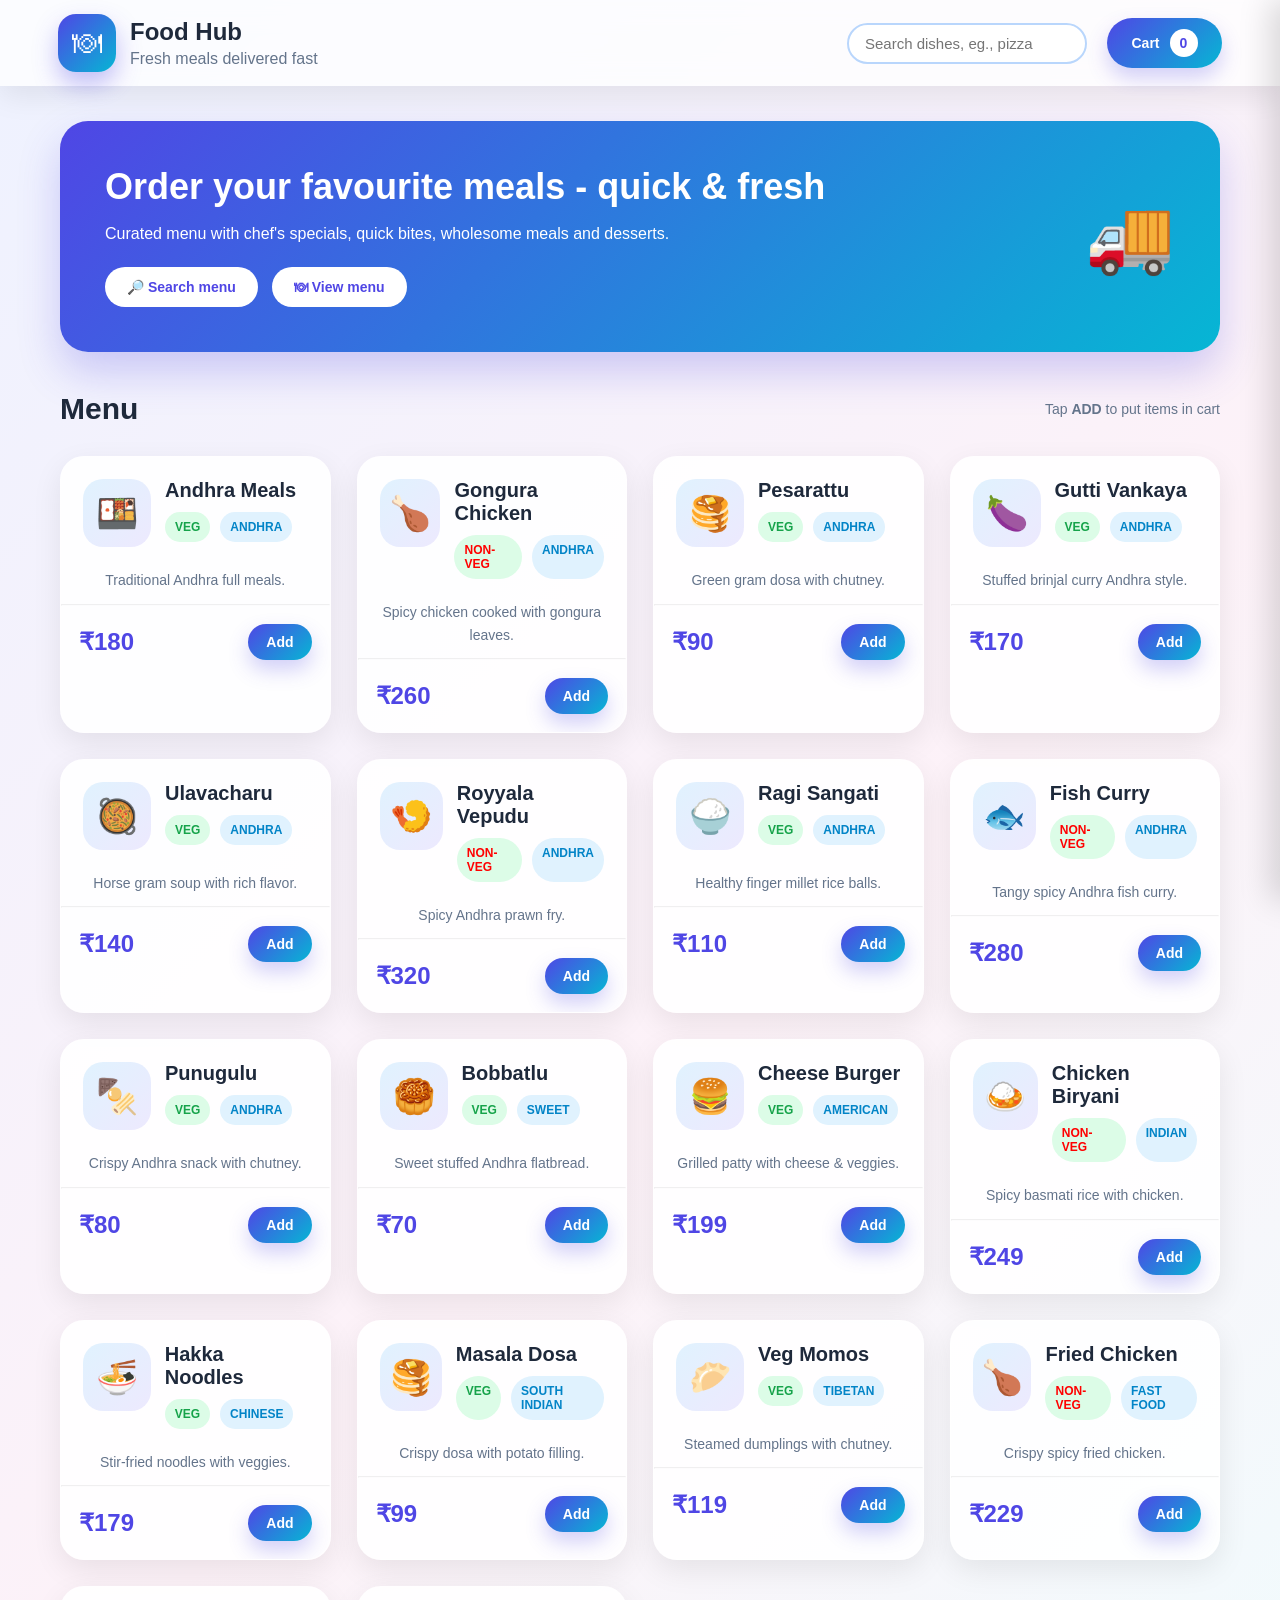
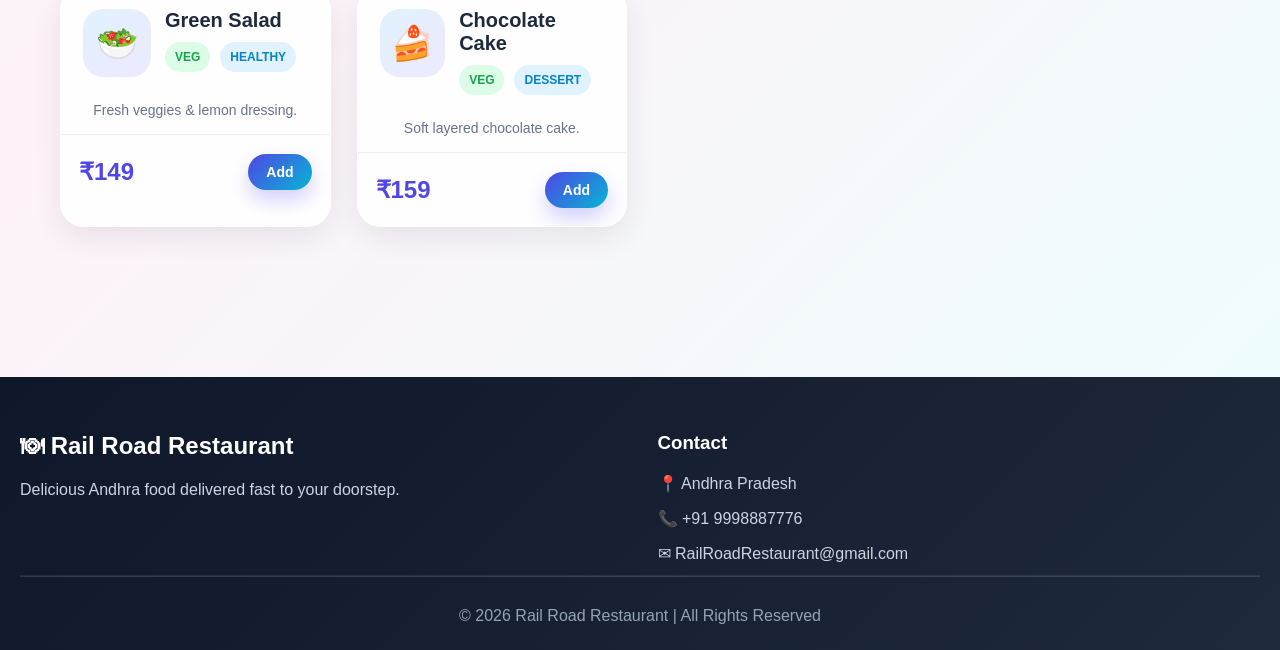
==== index.html @ 4fc45b04 "Rename food.html to index.html" ====
<!DOCTYPE html>
<html lang="en">

<head>
    <meta charset="UTF-8">
    <meta name="viewport" content="width=device-width, initial-scale=1.0">
    <title>FOOD HUB</title>
    <link rel="stylesheet" href="food.css">
</head>

<body>

    <header class="header">
        <div class="header-inner">
            <div class="brand">
                <div class="brand-logo">🍽</div>
                <div>
                    <h1 class="ff">Food Hub</h1>
                    <p class="pp">Fresh meals delivered fast</p>
                </div>
            </div>

            <div class="header-act">
                <div class="search">
                    <input type="text" id="searchinput" placeholder="Search dishes, eg., pizza">
                </div>
                <!-- <p id="notfound">Food Not Available</p> -->
                <button class="cart-btn" id="opencart" onclick="carts()">
                    <span>Cart</span>
                    <span class="cart-count">0</span>
                </button>
            </div>
        </div>
    </header>

    <div class="cartitems">
        <aside id="cartpannel">

    <div class="cartheader">
        <h2>Your Cart</h2>
        <button id="closeCart" class="backbtn">✕</button>
    </div>

    <div class="cartItems"></div>

    <div class="cart-footer">

        <h3 id="total" class="total">
            Total: ₹0
        </h3>

        <div class="footer-btns">
            <button id="clear" class="clear-btn">
                Clear All
            </button>

            <button id="pay" class="payment">
                Pay Now
            </button>
        </div>

    </div>

</aside>
    </div>

    <main class="main">

        <section class="hero">
            <div class="hero-left">
                <h2 class="hero-title1">Order your favourite meals - quick & fresh</h2>
                <p class="h-title2">
                    Curated menu with chef's specials, quick bites,
                    wholesome meals and desserts.
                </p>

                <div class="hero-cta">
                    <button class="btn-cta" onclick="document.getElementById('searchinput').focus()">🔎 Search
                        menu</button>
                    <button class="btn-cta">🍽 View menu</button>
                </div>
            </div>

            <div class="hero-emoji">🚚</div>
        </section>

        <section class="main-menu">

            <div class="menu">
                <h3>Menu</h3>
                <div class="menu1">
                    Tap <strong>ADD</strong> to put items in cart
                </div>
            </div>
            <p id="notfound">Food Not Available</p>
            <div class="menu-grid" id="items">
                <!-- Andhra Meals -->
                <div class="card">
                    <div class="card-top">
                        <div class="emoji-wrap">🍱</div>
                        <div class="title-block">
                            <h3>Andhra Meals</h3>
                            <div class="contry">
                                <span class="badge veg">VEG</span>
                                <span class="badge kitchen">ANDHRA</span>
                            </div>
                        </div>
                    </div>
                    <div class="desc">Traditional Andhra full meals.</div>
                    <hr>
                    <div class="card-bottom">
                        <div class="price">₹180</div>
                        <button class="add">Add</button>
                    </div>
                </div>

                <!-- Gongura Chicken -->
                <div class="card">
                    <div class="card-top">
                        <div class="emoji-wrap">🍗</div>
                        <div class="title-block">
                            <h3>Gongura Chicken</h3>
                            <div class="contry">
                                <span class="badge nonveg">NON-VEG</span>
                                <span class="badge kitchen">ANDHRA</span>
                            </div>
                        </div>
                    </div>
                    <div class="desc">Spicy chicken cooked with gongura leaves.</div>
                    <hr>
                    <div class="card-bottom">
                        <div class="price">₹260</div>
                        <button class="add">Add</button>
                    </div>
                </div>

                <!-- Pesarattu -->
                <div class="card">
                    <div class="card-top">
                        <div class="emoji-wrap">🥞</div>
                        <div class="title-block">
                            <h3>Pesarattu</h3>
                            <div class="contry">
                                <span class="badge veg">VEG</span>
                                <span class="badge kitchen">ANDHRA</span>
                            </div>
                        </div>
                    </div>
                    <div class="desc">Green gram dosa with chutney.</div>
                    <hr>
                    <div class="card-bottom">
                        <div class="price">₹90</div>
                        <button class="add">Add</button>
                    </div>
                </div>

                <!-- Gutti Vankaya -->
                <div class="card">
                    <div class="card-top">
                        <div class="emoji-wrap">🍆</div>
                        <div class="title-block">
                            <h3>Gutti Vankaya</h3>
                            <div class="contry">
                                <span class="badge veg">VEG</span>
                                <span class="badge kitchen">ANDHRA</span>
                            </div>
                        </div>
                    </div>
                    <div class="desc">Stuffed brinjal curry Andhra style.</div>
                    <hr>
                    <div class="card-bottom">
                        <div class="price">₹170</div>
                        <button class="add">Add</button>
                    </div>
                </div>

                <!-- Ulavacharu -->
                <div class="card">
                    <div class="card-top">
                        <div class="emoji-wrap">🥘</div>
                        <div class="title-block">
                            <h3>Ulavacharu</h3>
                            <div class="contry">
                                <span class="badge veg">VEG</span>
                                <span class="badge kitchen">ANDHRA</span>
                            </div>
                        </div>
                    </div>
                    <div class="desc">Horse gram soup with rich flavor.</div>
                    <hr>
                    <div class="card-bottom">
                        <div class="price">₹140</div>
                        <button class="add">Add</button>
                    </div>
                </div>

                <!-- Royyala Vepudu -->
                <div class="card">
                    <div class="card-top">
                        <div class="emoji-wrap">🍤</div>
                        <div class="title-block">
                            <h3>Royyala Vepudu</h3>
                            <div class="contry">
                                <span class="badge nonveg">NON-VEG</span>
                                <span class="badge kitchen">ANDHRA</span>
                            </div>
                        </div>
                    </div>
                    <div class="desc">Spicy Andhra prawn fry.</div>
                    <hr>
                    <div class="card-bottom">
                        <div class="price">₹320</div>
                        <button class="add">Add</button>
                    </div>
                </div>

                <!-- Ragi Sangati -->
                <div class="card">
                    <div class="card-top">
                        <div class="emoji-wrap">🍚</div>
                        <div class="title-block">
                            <h3>Ragi Sangati</h3>
                            <div class="contry">
                                <span class="badge veg">VEG</span>
                                <span class="badge kitchen">ANDHRA</span>
                            </div>
                        </div>
                    </div>
                    <div class="desc">Healthy finger millet rice balls.</div>
                    <hr>
                    <div class="card-bottom">
                        <div class="price">₹110</div>
                        <button class="add">Add</button>
                    </div>
                </div>

                <!-- Andhra Fish Curry -->
                <div class="card">
                    <div class="card-top">
                        <div class="emoji-wrap">🐟</div>
                        <div class="title-block">
                            <h3>Fish Curry</h3>
                            <div class="contry">
                                <span class="badge nonveg">NON-VEG</span>
                                <span class="badge kitchen">ANDHRA</span>
                            </div>
                        </div>
                    </div>
                    <div class="desc">Tangy spicy Andhra fish curry.</div>
                    <hr>
                    <div class="card-bottom">
                        <div class="price">₹280</div>
                        <button class="add">Add</button>
                    </div>
                </div>

                <!-- Punugulu -->
                <div class="card">
                    <div class="card-top">
                        <div class="emoji-wrap">🍢</div>
                        <div class="title-block">
                            <h3>Punugulu</h3>
                            <div class="contry">
                                <span class="badge veg">VEG</span>
                                <span class="badge kitchen">ANDHRA</span>
                            </div>
                        </div>
                    </div>
                    <div class="desc">Crispy Andhra snack with chutney.</div>
                    <hr>
                    <div class="card-bottom">
                        <div class="price">₹80</div>
                        <button class="add">Add</button>
                    </div>
                </div>

                <!-- Bobbatlu -->
                <div class="card">
                    <div class="card-top">
                        <div class="emoji-wrap">🥮</div>
                        <div class="title-block">
                            <h3>Bobbatlu</h3>
                            <div class="contry">
                                <span class="badge veg">VEG</span>
                                <span class="badge kitchen">SWEET</span>
                            </div>
                        </div>
                    </div>
                    <div class="desc">Sweet stuffed Andhra flatbread.</div>
                    <hr>
                    <div class="card-bottom">
                        <div class="price">₹70</div>
                        <button class="add">Add</button>
                    </div>
                </div>
                <!-- Burger -->
                <div class="card">
                    <div class="card-top">
                        <div class="emoji-wrap">🍔</div>
                        <div class="title-block">
                            <h3>Cheese Burger</h3>
                            <div class="contry">
                                <span class="badge veg">VEG</span>
                                <span class="badge kitchen">AMERICAN</span>
                            </div>
                        </div>
                    </div>
                    <div class="desc">Grilled patty with cheese & veggies.</div>
                    <hr>
                    <div class="card-bottom">
                        <div class="price">₹199</div>
                        <button class="add">Add</button>
                    </div>
                </div>

                <!-- Biryani -->
                <div class="card">
                    <div class="card-top">
                        <div class="emoji-wrap">🍛</div>
                        <div class="title-block">
                            <h3>Chicken Biryani</h3>
                            <div class="contry">
                                <span class="badge nonveg">NON-VEG</span>
                                <span class="badge kitchen">INDIAN</span>
                            </div>
                        </div>
                    </div>
                    <div class="desc">Spicy basmati rice with chicken.</div>
                    <hr>
                    <div class="card-bottom">
                        <div class="price">₹249</div>
                        <button class="add">Add</button>
                    </div>
                </div>

                <!-- Noodles -->
                <div class="card">
                    <div class="card-top">
                        <div class="emoji-wrap">🍜</div>
                        <div class="title-block">
                            <h3>Hakka Noodles</h3>
                            <div class="contry">
                                <span class="badge veg">VEG</span>
                                <span class="badge kitchen">CHINESE</span>
                            </div>
                        </div>
                    </div>
                    <div class="desc">Stir-fried noodles with veggies.</div>
                    <hr>
                    <div class="card-bottom">
                        <div class="price">₹179</div>
                        <button class="add">Add</button>
                    </div>
                </div>

                <!-- Dosa -->
                <div class="card">
                    <div class="card-top">
                        <div class="emoji-wrap">🥞</div>
                        <div class="title-block">
                            <h3>Masala Dosa</h3>
                            <div class="contry">
                                <span class="badge veg">VEG</span>
                                <span class="badge kitchen">SOUTH INDIAN</span>
                            </div>
                        </div>
                    </div>
                    <div class="desc">Crispy dosa with potato filling.</div>
                    <hr>
                    <div class="card-bottom">
                        <div class="price">₹99</div>
                        <button class="add">Add</button>
                    </div>
                </div>

                <!-- Momos -->
                <div class="card">
                    <div class="card-top">
                        <div class="emoji-wrap">🥟</div>
                        <div class="title-block">
                            <h3>Veg Momos</h3>
                            <div class="contry">
                                <span class="badge veg">VEG</span>
                                <span class="badge kitchen">TIBETAN</span>
                            </div>
                        </div>
                    </div>
                    <div class="desc">Steamed dumplings with chutney.</div>
                    <hr>
                    <div class="card-bottom">
                        <div class="price">₹119</div>
                        <button class="add">Add</button>
                    </div>
                </div>

                <!-- Fried Chicken -->
                <div class="card">
                    <div class="card-top">
                        <div class="emoji-wrap">🍗</div>
                        <div class="title-block">
                            <h3>Fried Chicken</h3>
                            <div class="contry">
                                <span class="badge nonveg">NON-VEG</span>
                                <span class="badge kitchen">FAST FOOD</span>
                            </div>
                        </div>
                    </div>
                    <div class="desc">Crispy spicy fried chicken.</div>
                    <hr>
                    <div class="card-bottom">
                        <div class="price">₹229</div>
                        <button class="add">Add</button>
                    </div>
                </div>

                <!-- Salad -->
                <div class="card">
                    <div class="card-top">
                        <div class="emoji-wrap">🥗</div>
                        <div class="title-block">
                            <h3>Green Salad</h3>
                            <div class="contry">
                                <span class="badge veg">VEG</span>
                                <span class="badge kitchen">HEALTHY</span>
                            </div>
                        </div>
                    </div>
                    <div class="desc">Fresh veggies & lemon dressing.</div>
                    <hr>
                    <div class="card-bottom">
                        <div class="price">₹149</div>
                        <button class="add">Add</button>
                    </div>
                </div>

                <!-- Cake -->
                <div class="card">
                    <div class="card-top">
                        <div class="emoji-wrap">🍰</div>
                        <div class="title-block">
                            <h3>Chocolate Cake</h3>
                            <div class="contry">
                                <span class="badge veg">VEG</span>
                                <span class="badge kitchen">DESSERT</span>
                            </div>
                        </div>
                    </div>
                    <div class="desc">Soft layered chocolate cake.</div>
                    <hr>
                    <div class="card-bottom">
                        <div class="price">₹159</div>
                        <button class="add">Add</button>
                    </div>
                </div>

            </div>
        </section>



    </main>
    <!-- FOOTER -->

    <footer class="footer">

        <div class="footer-container">

            <div class="footer-box">
                <h2>🍽 Rail Road Restaurant</h2>
                <p>
                    Delicious Andhra food delivered fast
                    to your doorstep.
                </p>
            </div>



            <div class="footer-box">
                <h3>Contact</h3>
                <p>📍 Andhra Pradesh</p>
                <p>📞 +91 9998887776</p>
                <p>✉ RailRoadRestaurant@gmail.com</p>
            </div>

        </div>

        <hr>

        <div class="footer-bottom">
            © 2026 Rail Road Restaurant | All Rights Reserved
        </div>

    </footer>
    <script src="food.js"></script>
</body>

</html>
---- food.css ----
* {
    margin: 0;
    padding: 0;
    box-sizing: border-box;
}

body {
    background:
        linear-gradient(135deg, #eef2ff, #fdf2f8, #ecfeff);
    min-height: 100vh;
    font-family: 'Poppins', sans-serif;
}


/* HEADER */

.header {
    position: sticky;
    top: 0;
    background: rgba(255, 255, 255, 0.75);
    backdrop-filter: blur(14px);
    box-shadow: 0 10px 30px rgba(0, 0, 0, 0.08);
}

.header-inner {
    max-width: 1200px;
    width: 100%;
    margin: 0 auto;
    padding: 14px 18px;
    display: flex;
    align-items: center;
    justify-content: space-between;
}

.brand {
    display: flex;
    align-items: center;
    gap: 14px;
}

.brand-logo {
    width: 58px;
    height: 58px;
    color: white;
    background:
        linear-gradient(135deg, #4f46e5, #06b6d4);
    font-size: 30px;
    display: flex;
    align-items: center;
    justify-content: center;
    border-radius: 18px;
    box-shadow: 0 12px 25px rgba(79, 70, 229, 0.35);
}

.ff {
    font-size: 24px;
    color: #1e293b;
    font-weight: 700;
}

.pp {
    color: #64748b;
    margin-top: 4px;
}

.header-act {
    display: flex;
    align-items: center;
    gap: 20px;
}


/* SEARCH */

.search input {
    padding: 10px 16px;
    border-radius: 999px;
    border: 2px solid #b9d6fc;
    outline: none;
    font-size: 15px;
    width: 240px;
    transition: 0.3s;
    background: white;
}

.search input:focus {
    border-color: #7b74f9;
    box-shadow: 0 0 15px rgba(79, 70, 229, 0.2);
}
#notfound{
    display:none;
    text-align:center;
    font-size:22px;
    font-weight:bold;
    margin-top:20px;
    color:red;
}

/* CART BUTTON */

.cart-btn {
    min-width: 115px;
    height: 50px;
    padding: 10px 18px;
    border-radius: 999px;
    border: none;
    display: flex;
    align-items: center;
    justify-content: center;
    gap: 10px;
    cursor: pointer;
    background: linear-gradient(135deg, #4f46e5, #06b6d4);
    color: white;
    font-size: 14px;
    font-weight: bold;
    box-shadow: 0 10px 20px rgba(79, 70, 229, 0.25);
    transition: 0.3s;
}

.cart-btn:hover {
    transform: translateY(-3px);
}

.cart-count {
    background: white;
    color: #4f46e5;
    min-width: 28px;
    height: 28px;
    border-radius: 50%;
    display: flex;
    align-items: center;
    justify-content: center;
    font-weight: bold;
    font-size: 14px;
}

#cartpannel {
    position: fixed;
    top: 0;
    right: -380px;
    width: 380px;
    height: 100vh;
    background: #f8fafc;
    box-shadow: -10px 0 30px rgba(0,0,0,.15);
    transition: .3s;
    display: flex;
    flex-direction: column;
}

#cartpannel.active {
    right: 0;
}

.cartheader {
    padding: 18px;
    background: white;
    border-bottom: 1px solid #e5e7eb;
    display: flex;
    justify-content: space-between;
    align-items: center;
}

.cartItems {
    flex: 1;
    overflow-y: auto;
    padding: 15px;
}

.cart-item {
    background: white;
    border-radius: 16px;
    padding: 18px;
    margin-bottom: 15px;
    box-shadow: 0 4px 15px rgba(0,0,0,.08);
}

.item-details h4 {
    font-size: 22px;
    color: #111827;
    margin-bottom: 8px;
}

.item-details p {
    color: #6b7280;
    font-size: 18px;
}

.qty-controls {
    display: flex;
    justify-content: flex-end;
    align-items: center;
    gap: 10px;
    margin-top: 12px;
}

.btn-cart {
    width: 35px;
    height: 35px;
    border: none;
    border-radius: 50%;
    background: #4f46e5;
    color: white;
    font-size: 20px;
    cursor: pointer;
}

.qty-controls span {
    font-size: 18px;
    font-weight: bold;
}

.cart-footer {
    background: white;
    padding: 18px;
    border-top: 1px solid #e5e7eb;
}

.total {
    text-align: center;
    font-size: 24px;
    color: #4f46e5;
    margin-bottom: 15px;
    visibility: hidden;
}

.footer-btns {
    display: flex;
    gap: 10px;
}

.clear-btn {
    flex: 1;
    height: 50px;
    border: none;
    border-radius: 12px;
    background: #ef4444;
    color: white;
    font-weight: bold;
    cursor: pointer;
    visibility: hidden;
}

.payment {
    flex: 2;
    height: 50px;
    border: none;
    border-radius: 12px;
    background: linear-gradient(135deg,#4f46e5,#06b6d4);
    color: white;
    font-weight: bold;
    cursor: pointer;
    visibility: hidden;
}

.clear-btn:hover,
.payment:hover {
    transform: scale(1.02);
}

@media(max-width:768px){
    #cartpannel{
        width:100%;
        right:-100%;
    }
}
.cartempty{
    display: flex;
    justify-content: center;
    align-items: center;
    height: 80vh;
    font-size: 25px;
}

/* MAIN */

.main {
    max-width: 1200px;
    margin: 35px auto;
    padding: 0 20px 80px;
}


/* HERO */

.hero {
    background:
        linear-gradient(135deg, #4f46e5, #06b6d4);
    color: white;
    padding: 45px;
    border-radius: 28px;
    display: flex;
    align-items: center;
    justify-content: space-between;
    gap: 20px;
    box-shadow: 0 20px 40px rgba(79, 70, 229, 0.25);
}

.hero-title1 {
    font-size: 36px;
    margin-bottom: 12px;
    font-weight: 700;
}

.h-title2 {
    margin-bottom: 20px;
    max-width: 80%;
    font-size: 16px;
    line-height: 1.7;
}

.hero-cta {
    margin-top: 20px;
    display: flex;
    gap: 14px;
}

.btn-cta {
    background: white;
    color: #4f46e5;
    font-size: 14px;
    padding: 12px 22px;
    border: none;
    border-radius: 999px;
    font-weight: bold;
    cursor: pointer;
    transition: 0.3s;
}

.btn-cta:hover {
    background: #eef2ff;
    transform: scale(1.05);
}

.hero-emoji {
    font-size: 72px;
}


/* MENU */

.main-menu {
    margin-top: 40px;
}

.menu {
    display: flex;
    justify-content: space-between;
    align-items: center;
}

.menu h3 {
    color: #1e293b;
    font-size: 30px;
}

.menu1 {
    color: #64748b;
    font-size: 14px;
}


/* GRID */

.menu-grid {
    display: grid;
    grid-template-columns:
        repeat(auto-fill, minmax(260px, 1fr));
    gap: 26px;
    margin-top: 30px;
}


/* CARD */

.card {
    background: rgba(255, 255, 255, 0.88);
    border-radius: 24px;
    box-shadow: 0 10px 30px rgba(0, 0, 0, 0.08);
    display: flex;
    flex-direction: column;
    transition: 0.35s;
    overflow: hidden;
    border: 1px solid rgba(255, 255, 255, 0.4);
}

.card-top {
    display: flex;
    align-items: flex-start;
    gap: 14px;
    padding: 22px;
}

.emoji-wrap {
    width: 68px;
    height: 68px;
    font-size: 34px;
    background:
        linear-gradient(135deg, #e0f2fe, #ede9fe);
    display: flex;
    align-items: center;
    justify-content: center;
    border-radius: 20px;
}

.title-block h3 {
    font-size: 20px;
    color: #1e293b;
}

.contry {
    margin-top: 10px;
    display: flex;
    gap: 10px;
}

.badge {
    display:block;
    border-radius: 999px;
    font-weight: bold;
    padding: 8px 10px;
    font-size: 12px;
}

.veg {
    background: #dcfce7;
    color: #16a34a;
    font-weight: bold;
}
.nonveg{
    background: #dcfce7;
    color:red;
    font-weight: bold;
}

.kitchen {
    background: #e0f2fe;
    color: #0284c7;
}

.desc {
    font-size: 14px;
    padding: 0 18px 12px;
    color: #64748b;
    text-align: center;
    line-height: 1.6;
}

hr {
    opacity: .15;
}

.card-bottom {
    display: flex;
    align-items: center;
    justify-content: space-between;
    padding: 18px;
}

.price {
    color: #4f46e5;
    font-weight: bold;
    font-size: 24px;
}


/* ADD BUTTON */

.add {
    background:
        linear-gradient(135deg, #4f46e5, #06b6d4);
    font-size: 14px;
    padding: 10px 18px;
    color: white;
    font-weight: bold;
    border-radius: 999px;
    border: none;
    cursor: pointer;
    transition: 0.3s;
    box-shadow: 0 10px 20px rgba(79, 70, 229, 0.25);
}

.add:hover {
    transform: scale(1.08);
}


/* FOOTER */

.footer {
    background:linear-gradient(135deg, #0f172a, #1e293b);
    color: white;
    margin-top: 70px;
    padding: 55px 20px 25px;
}

.footer-container {
    display: flex;
    justify-content: space-between;
    flex-wrap: wrap;
    gap: 35px;
}

.footer-box {
    flex: 1;
    min-width: 320px;
}

.footer-box h2,
.footer-box h3 {
    margin-bottom: 16px;
}

.footer-box p {
    margin: 8px 0;
    color: #cbd5e1;
    line-height: 1.7;
}

.footer-bottom {
    text-align: center;
    margin-top: 30px;
    color: #94a3b8;
}

/* MOBILE RESPONSIVE */

@media (max-width: 480px) {

    .header-inner {
        flex-direction: column;
        gap: 15px;
        padding: 12px;
    }

    .header-act {
        width: 100%;
        flex-direction: column;
        gap: 12px;
    }

    .search {
        width: 100%;
    }

    .search input {
        width: 100%;
    }

    .cart-btn {
        width: 100%;
    }

    .hero {
        flex-direction: column;
        text-align: center;
        padding: 25px 18px;
    }

    .hero-title1 {
        font-size: 26px;
    }

    .h-title2 {
        max-width: 100%;
        font-size: 14px;
    }

    .hero-emoji {
        font-size: 55px;
    }

    .hero-cta {
        justify-content: center;
        flex-wrap: wrap;
    }

    .btn-cta {
        width: 100%;
    }

    .menu {
        flex-direction: column;
        align-items: flex-start;
        gap: 8px;
    }

    .menu h3 {
        font-size: 24px;
    }

    .menu-grid {
        grid-template-columns: 1fr;
        gap: 18px;
    }

    .card-top {
        padding: 18px;
    }

    .title-block h3 {
        font-size: 18px;
    }

    .price {
        font-size: 20px;
    }

    .add {
        padding: 10px 14px;
        font-size: 13px;
    }

    .footer-container {
        flex-direction: column;
        gap: 25px;
    }

    .footer-box {
        min-width: 100%;
    }

    #cartpannel {
        width: 100%;
        right: -100%;
    }

    .cartheader h2 {
        font-size: 22px;
    }

    .item-details h4 {
        font-size: 18px;
    }

    .item-details p {
        font-size: 15px;
    }

    .total {
        font-size: 20px;
    }

    .clear-btn,
    .payment {
        height: 45px;
        font-size: 14px;
    }

    .cartempty {
        font-size: 20px;
        text-align: center;
        padding: 20px;
    }
}
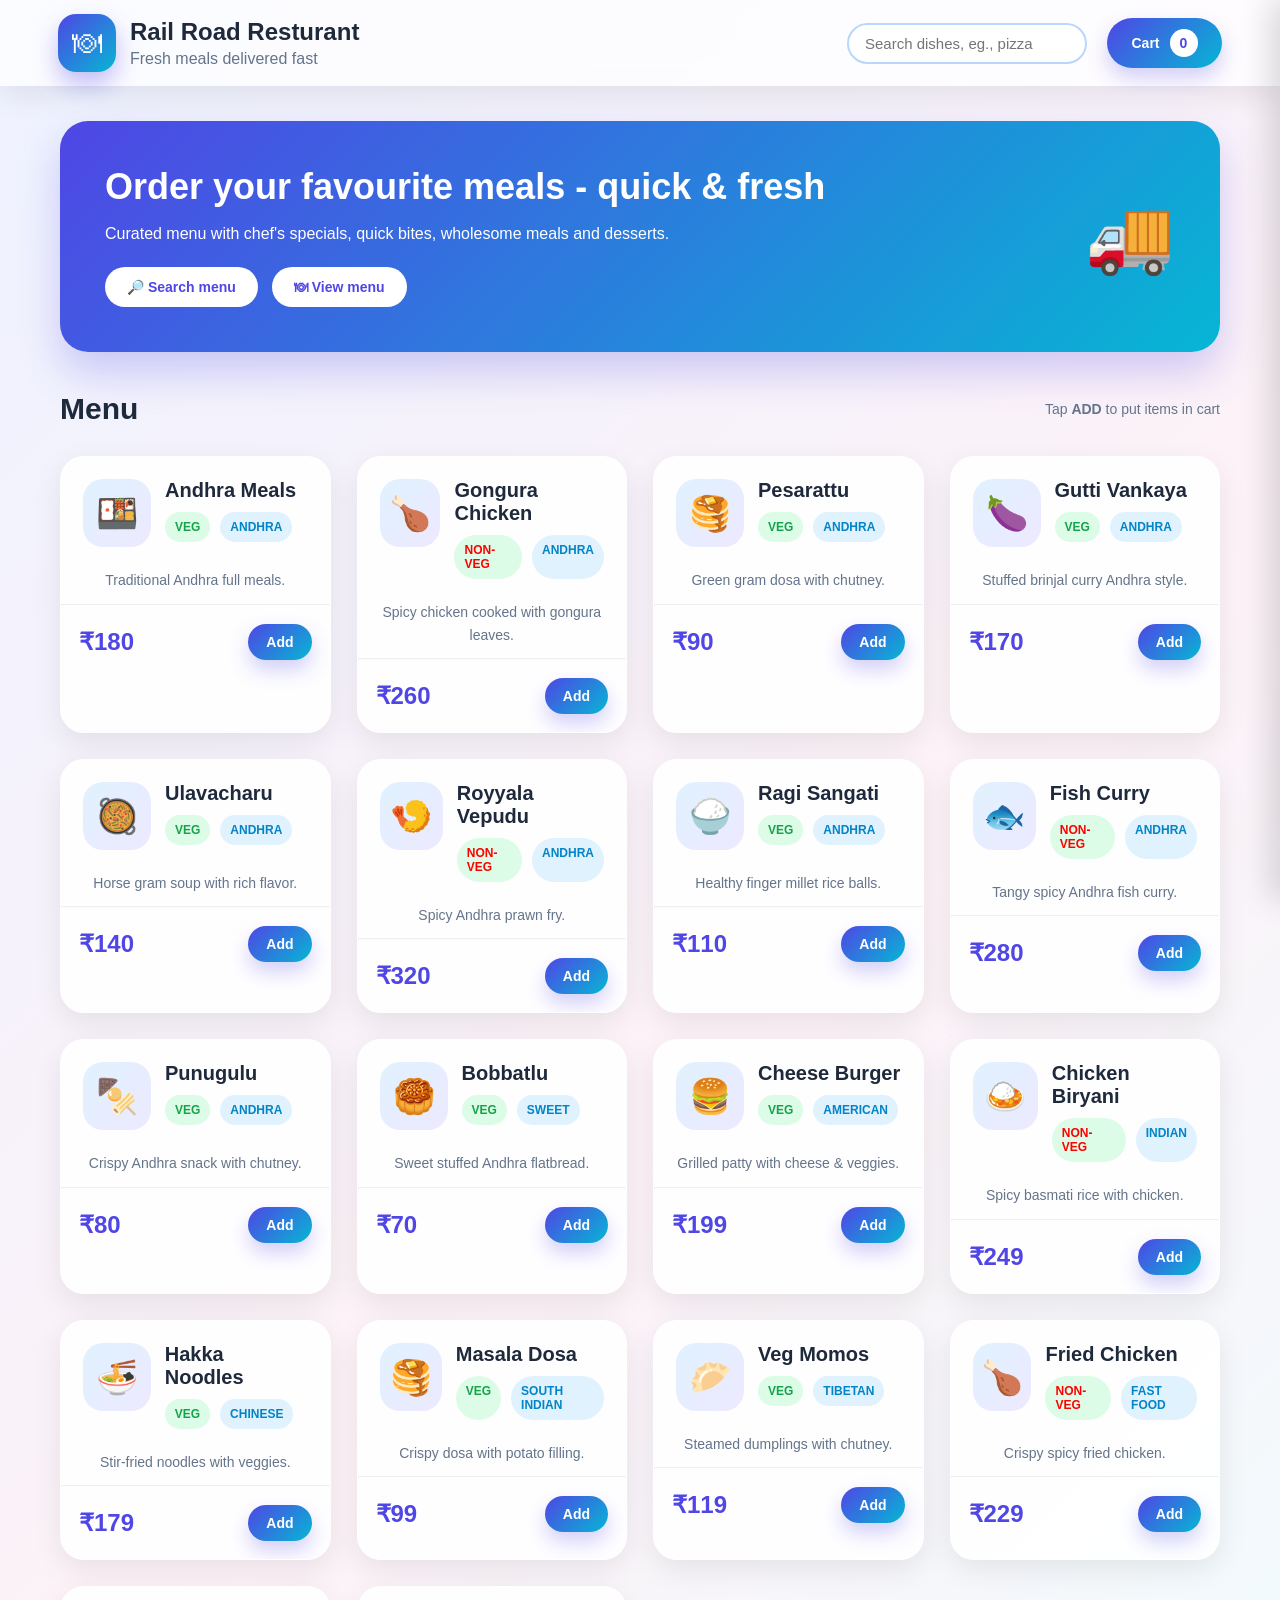
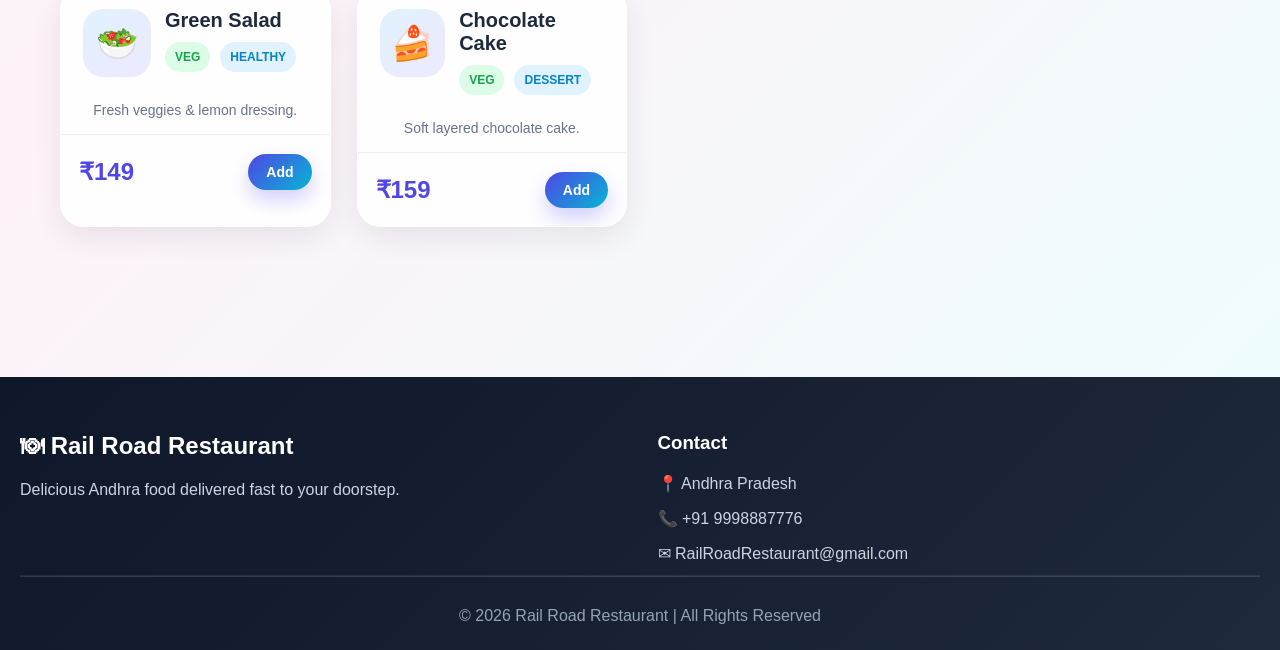
==== commit 2b9bc1c8: "Update index.html" ====
--- a/index.html
+++ b/index.html
@@ -15,7 +15,7 @@
             <div class="brand">
                 <div class="brand-logo">🍽</div>
                 <div>
-                    <h1 class="ff">Food Hub</h1>
+                    <h1 class="ff">Rail Road Resturant</h1>
                     <p class="pp">Fresh meals delivered fast</p>
                 </div>
             </div>
